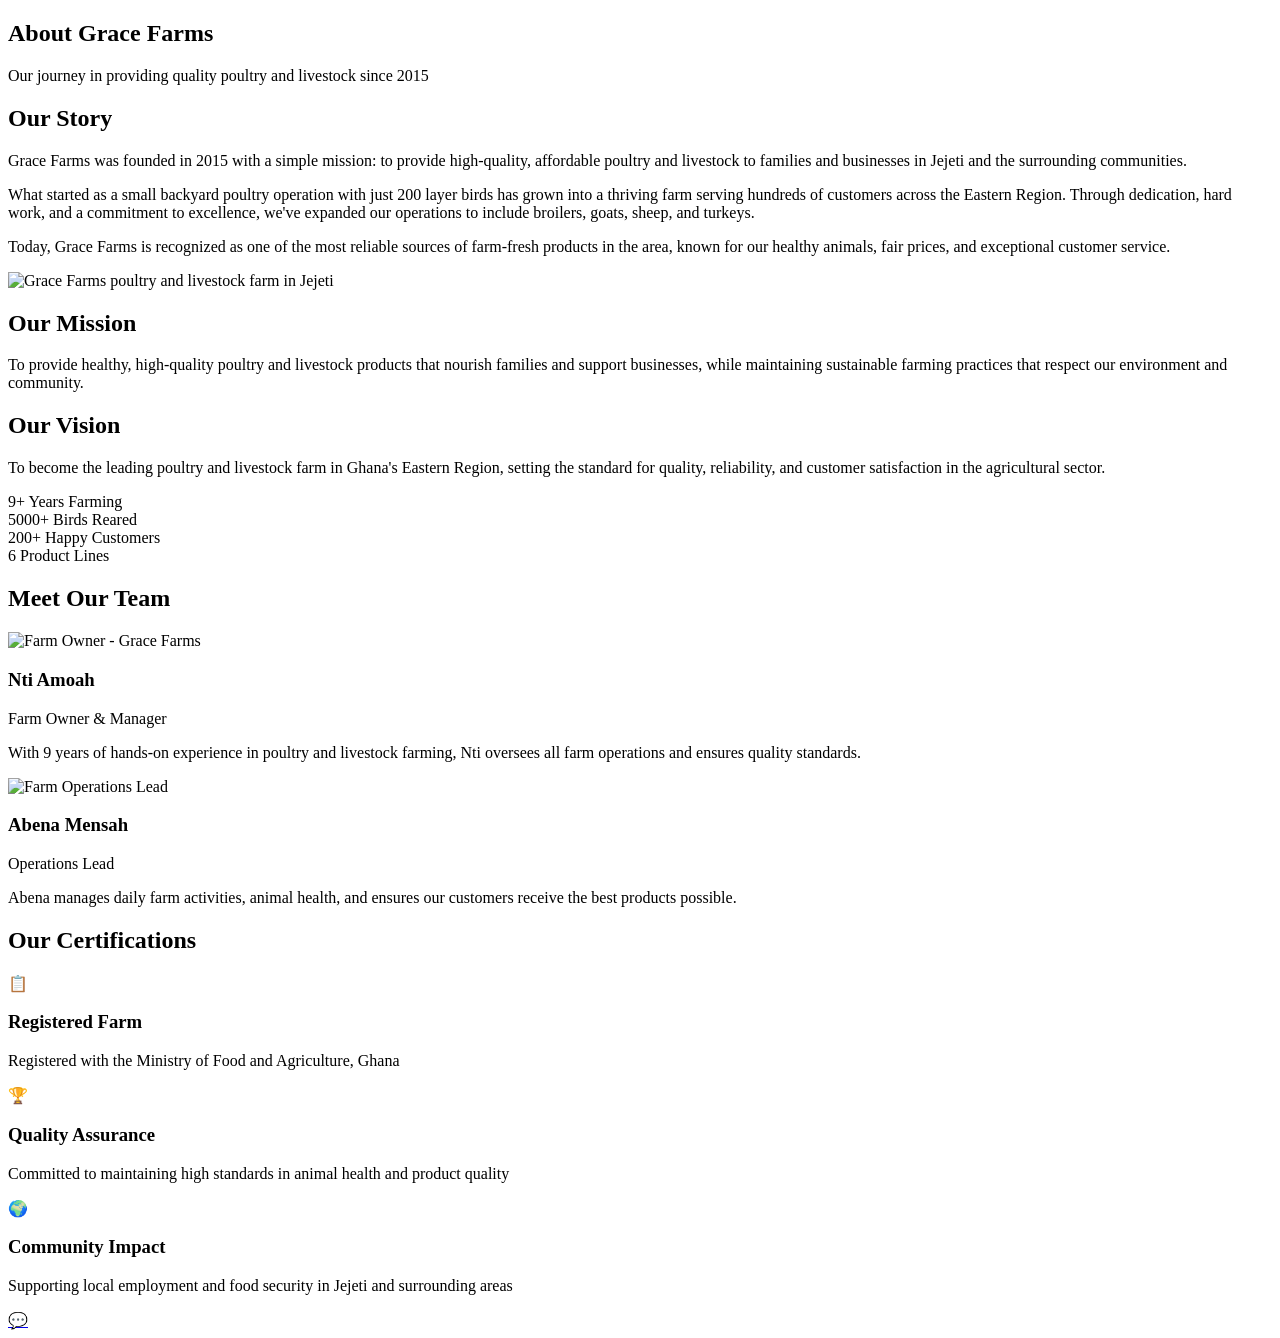
==== about.html @ ecf32a29 "Add files via upload" ====
<!DOCTYPE html>
<html lang="en">
<head>
    <meta charset="UTF-8">
    <meta name="viewport" content="width=device-width, initial-scale=1.0">
    
    <!-- SEO Meta Tags -->
    <meta name="description" content="Learn about Grace Farms - our story, mission, and team behind Jejeti's trusted poultry and livestock farm in Ghana's Eastern Region.">
    <meta name="keywords" content="about Grace Farms, poultry farm Ghana, livestock farm story, farming mission Ghana">
    
    <!-- Open Graph Tags -->
    <meta property="og:title" content="About Grace Farms - Our Farm Story & Mission">
    <meta property="og:description" content="Discover the passion and dedication behind Grace Farms, your trusted source for quality poultry and livestock in Jejeti.">
    <meta property="og:image" content="images/about-farm.jpg">
    <meta property="og:url" content="https://gracefarms.com/about.html">
    <meta property="og:type" content="website">
    
    <title>About Us - Grace Farms | Poultry & Livestock Farm in Jejeti, Ghana</title>
    
    <!-- Favicon -->
    <link rel="icon" type="image/x-icon" href="images/favicon.ico">
    
    <!-- Stylesheet -->
    <link rel="stylesheet" href="css/style.css">
</head>
<body>
    <!-- Header -->
    <div id="header-placeholder"></div>

    <main>
        <!-- Page Banner -->
        <section class="page-banner">
            <div class="container">
                <h1>About Grace Farms</h1>
                <p>Our journey in providing quality poultry and livestock since 2015</p>
            </div>
        </section>

        <!-- Farm Story Section -->
        <section class="farm-story section-padding">
            <div class="container">
                <div class="story-grid">
                    <div class="story-content">
                        <h2>Our Story</h2>
                        <p>Grace Farms was founded in 2015 with a simple mission: to provide high-quality, affordable poultry and livestock to families and businesses in Jejeti and the surrounding communities.</p>
                        <p>What started as a small backyard poultry operation with just 200 layer birds has grown into a thriving farm serving hundreds of customers across the Eastern Region. Through dedication, hard work, and a commitment to excellence, we've expanded our operations to include broilers, goats, sheep, and turkeys.</p>
                        <p>Today, Grace Farms is recognized as one of the most reliable sources of farm-fresh products in the area, known for our healthy animals, fair prices, and exceptional customer service.</p>
                    </div>
                    <div class="story-image">
                        <picture>
                            <source srcset="images/about-farm.webp" type="image/webp">
                            <img src="images/about-farm.jpg" alt="Grace Farms poultry and livestock farm in Jejeti" loading="lazy">
                        </picture>
                    </div>
                </div>
            </div>
        </section>

        <!-- Mission & Vision Section -->
        <section class="mission-vision section-padding bg-cream">
            <div class="container">
                <div class="mission-grid">
                    <div class="mission-card">
                        <h2>Our Mission</h2>
                        <p>To provide healthy, high-quality poultry and livestock products that nourish families and support businesses, while maintaining sustainable farming practices that respect our environment and community.</p>
                    </div>
                    <div class="mission-card">
                        <h2>Our Vision</h2>
                        <p>To become the leading poultry and livestock farm in Ghana's Eastern Region, setting the standard for quality, reliability, and customer satisfaction in the agricultural sector.</p>
                    </div>
                </div>
            </div>
        </section>

        <!-- Years of Experience -->
        <section class="experience section-padding">
            <div class="container">
                <div class="stats-grid">
                    <div class="stat-item">
                        <span class="stat-number">9+</span>
                        <span class="stat-label">Years Farming</span>
                    </div>
                    <div class="stat-item">
                        <span class="stat-number">5000+</span>
                        <span class="stat-label">Birds Reared</span>
                    </div>
                    <div class="stat-item">
                        <span class="stat-number">200+</span>
                        <span class="stat-label">Happy Customers</span>
                    </div>
                    <div class="stat-item">
                        <span class="stat-number">6</span>
                        <span class="stat-label">Product Lines</span>
                    </div>
                </div>
            </div>
        </section>

        <!-- Team Section -->
        <section class="team section-padding bg-cream">
            <div class="container">
                <h2>Meet Our Team</h2>
                <div class="team-grid">
                    <div class="team-member">
                        <picture>
                            <source srcset="images/team1.webp" type="image/webp">
                            <img src="images/team1.jpg" alt="Farm Owner - Grace Farms" loading="lazy">
                        </picture>
                        <h3>Nti Amoah</h3>
                        <p class="role">Farm Owner & Manager</p>
                        <p>With 9 years of hands-on experience in poultry and livestock farming, Nti oversees all farm operations and ensures quality standards.</p>
                    </div>
                    <div class="team-member">
                        <picture>
                            <source srcset="images/team2.webp" type="image/webp">
                            <img src="images/team2.jpg" alt="Farm Operations Lead" loading="lazy">
                        </picture>
                        <h3>Abena Mensah</h3>
                        <p class="role">Operations Lead</p>
                        <p>Abena manages daily farm activities, animal health, and ensures our customers receive the best products possible.</p>
                    </div>
                </div>
            </div>
        </section>

        <!-- Certifications Section -->
        <section class="certifications section-padding">
            <div class="container">
                <h2>Our Certifications</h2>
                <div class="cert-grid">
                    <div class="cert-card">
                        <div class="cert-icon">📋</div>
                        <h3>Registered Farm</h3>
                        <p>Registered with the Ministry of Food and Agriculture, Ghana</p>
                    </div>
                    <div class="cert-card">
                        <div class="cert-icon">🏆</div>
                        <h3>Quality Assurance</h3>
                        <p>Committed to maintaining high standards in animal health and product quality</p>
                    </div>
                    <div class="cert-card">
                        <div class="cert-icon">🌍</div>
                        <h3>Community Impact</h3>
                        <p>Supporting local employment and food security in Jejeti and surrounding areas</p>
                    </div>
                </div>
            </div>
        </section>
    </main>

    <!-- Footer -->
    <div id="footer-placeholder"></div>

    <!-- WhatsApp Floating Button -->
    <a href="https://wa.me/233200000000" class="whatsapp-float" target="_blank" rel="noopener noreferrer" aria-label="Chat on WhatsApp">
        <span class="whatsapp-icon">💬</span>
    </a>

    <!-- JavaScript -->
    <script src="js/script.js"></script>
</body>
</html>
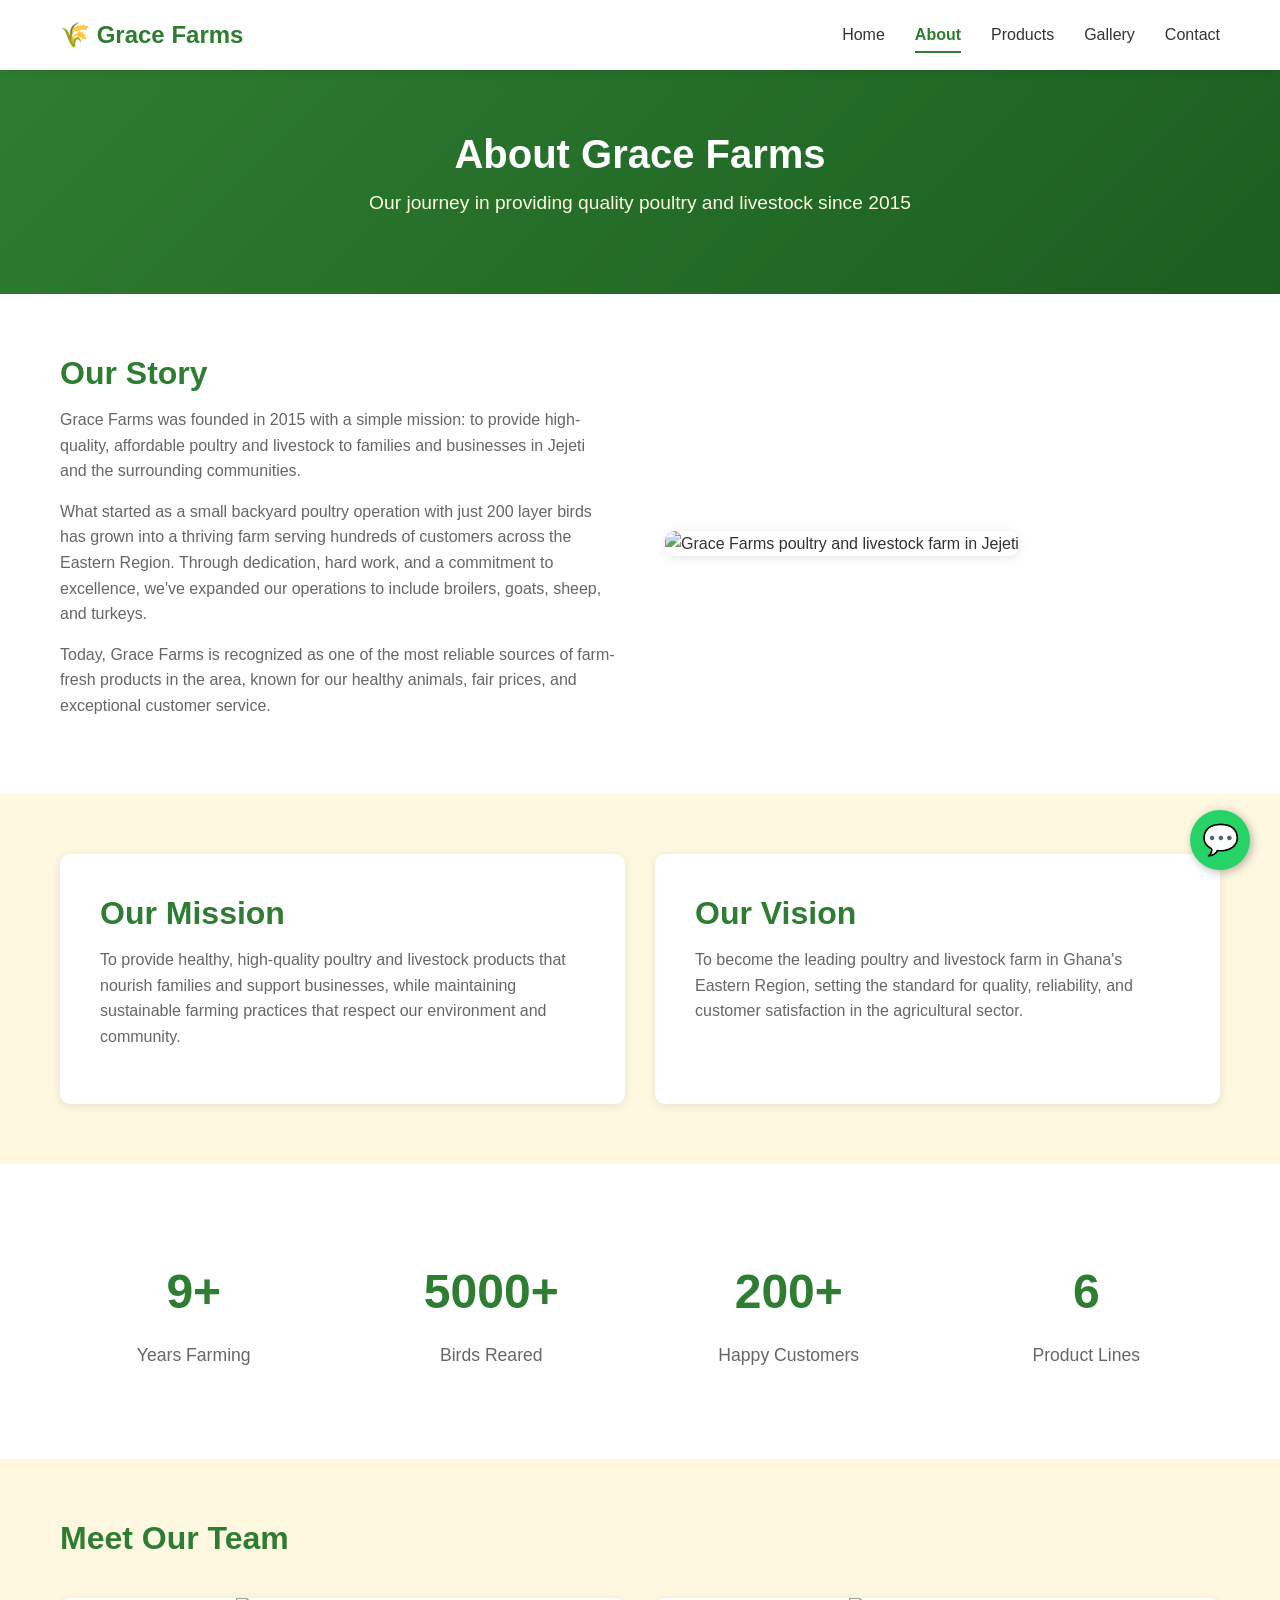
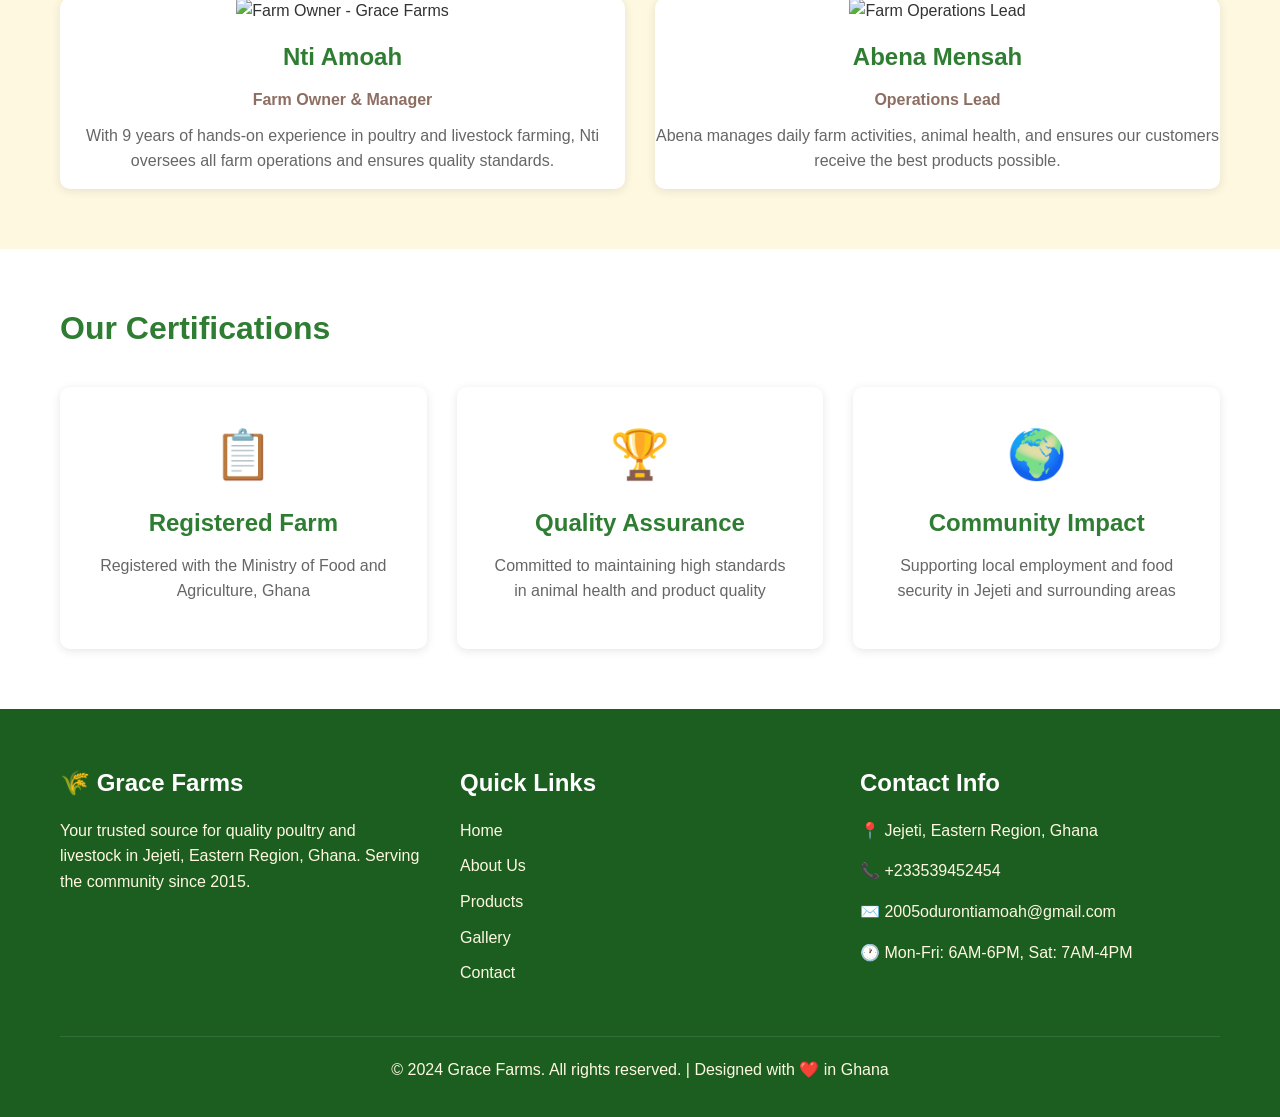
==== commit 781e3761: "Update about.html" ====
--- a/about.html
+++ b/about.html
@@ -21,7 +21,7 @@
     <link rel="icon" type="image/x-icon" href="images/favicon.ico">
     
     <!-- Stylesheet -->
-    <link rel="stylesheet" href="css/style.css">
+    <link rel="stylesheet" href="style.css">
 </head>
 <body>
     <!-- Header -->
@@ -157,6 +157,6 @@
     </a>
 
     <!-- JavaScript -->
-    <script src="js/script.js"></script>
+    <script src="script.js"></script>
 </body>
-</html>+</html>
--- a/style.css
+++ b/style.css
@@ -0,0 +1,905 @@
+/* ============================================
+   GRACE FARMS - Main Stylesheet
+   Colors:
+   - Forest Green: #2E7D32
+   - Earth Brown: #8D6E63
+   - Cream: #FFF8E1
+   - White: #FFFFFF
+   ============================================ */
+
+/* CSS Reset & Base Styles */
+*, *::before, *::after {
+    margin: 0;
+    padding: 0;
+    box-sizing: border-box;
+}
+
+:root {
+    --forest-green: #2E7D32;
+    --forest-green-dark: #1B5E20;
+    --forest-green-light: #4CAF50;
+    --earth-brown: #8D6E63;
+    --earth-brown-light: #A1887F;
+    --cream: #FFF8E1;
+    --white: #FFFFFF;
+    --black: #333333;
+    --gray: #666666;
+    --light-gray: #F5F5F5;
+    --border-color: #E0E0E0;
+    --shadow: 0 2px 10px rgba(0, 0, 0, 0.1);
+    --shadow-hover: 0 5px 20px rgba(0, 0, 0, 0.15);
+    --transition: all 0.3s ease;
+    --max-width: 1200px;
+    --header-height: 70px;
+}
+
+html {
+    scroll-behavior: smooth;
+    font-size: 16px;
+}
+
+body {
+    font-family: -apple-system, BlinkMacSystemFont, 'Segoe UI', Roboto, Oxygen, Ubuntu, Cantarell, sans-serif;
+    line-height: 1.6;
+    color: var(--black);
+    background-color: var(--white);
+    padding-top: var(--header-height);
+}
+
+.container {
+    max-width: var(--max-width);
+    margin: 0 auto;
+    padding: 0 20px;
+}
+
+/* Typography */
+h1, h2, h3, h4, h5, h6 {
+    line-height: 1.2;
+    margin-bottom: 15px;
+    color: var(--forest-green);
+}
+
+h1 { font-size: 2.5rem; }
+h2 { font-size: 2rem; }
+h3 { font-size: 1.5rem; }
+h4 { font-size: 1.25rem; }
+
+p {
+    margin-bottom: 15px;
+    color: var(--gray);
+}
+
+a {
+    color: var(--forest-green);
+    text-decoration: none;
+    transition: var(--transition);
+}
+
+a:hover {
+    color: var(--forest-green-dark);
+}
+
+img {
+    max-width: 100%;
+    height: auto;
+}
+
+/* Utility Classes */
+.text-center { text-align: center; }
+.section-padding { padding: 60px 0; }
+.bg-cream { background-color: var(--cream); }
+.bg-green { 
+    background-color: var(--forest-green); 
+    color: var(--white);
+}
+.bg-green h2, .bg-green p {
+    color: var(--white);
+}
+
+/* ============================================
+   HEADER & NAVIGATION
+   ============================================ */
+
+.header {
+    background-color: var(--white);
+    box-shadow: var(--shadow);
+    position: fixed;
+    top: 0;
+    left: 0;
+    width: 100%;
+    z-index: 1000;
+    height: var(--header-height);
+}
+
+.navbar {
+    display: flex;
+    justify-content: space-between;
+    align-items: center;
+    padding: 0 20px;
+    max-width: var(--max-width);
+    margin: 0 auto;
+    height: 100%;
+}
+
+.logo {
+    display: flex;
+    align-items: center;
+    text-decoration: none;
+}
+
+.logo-img {
+    height: 40px;
+    width: auto;
+    margin-right: 10px;
+}
+
+.logo-text {
+    font-size: 1.5rem;
+    font-weight: 700;
+    color: var(--forest-green);
+}
+
+.nav-menu {
+    display: flex;
+    list-style: none;
+    gap: 30px;
+}
+
+.nav-menu a {
+    color: var(--black);
+    text-decoration: none;
+    font-weight: 500;
+    padding: 10px 0;
+    position: relative;
+    transition: var(--transition);
+}
+
+.nav-menu a::after {
+    content: '';
+    position: absolute;
+    bottom: 0;
+    left: 0;
+    width: 0;
+    height: 2px;
+    background-color: var(--forest-green);
+    transition: width 0.3s ease;
+}
+
+.nav-menu a:hover::after,
+.nav-menu a.active::after {
+    width: 100%;
+}
+
+.nav-menu a.active {
+    color: var(--forest-green);
+    font-weight: 600;
+}
+
+/* Hamburger Menu */
+.hamburger {
+    display: none;
+    flex-direction: column;
+    cursor: pointer;
+    gap: 5px;
+}
+
+.hamburger span {
+    width: 25px;
+    height: 3px;
+    background-color: var(--forest-green);
+    transition: var(--transition);
+    border-radius: 3px;
+}
+
+/* ============================================
+   HERO SECTION
+   ============================================ */
+
+.hero {
+    background: linear-gradient(rgba(0, 0, 0, 0.5), rgba(0, 0, 0, 0.5)), 
+                url('../images/hero-farm.jpg') no-repeat center center;
+    background-size: cover;
+    background-position: center;
+    height: 80vh;
+    min-height: 500px;
+    display: flex;
+    align-items: center;
+    justify-content: center;
+    text-align: center;
+    color: var(--white);
+    padding: 0 20px;
+}
+
+.hero-content {
+    max-width: 800px;
+}
+
+.hero h1 {
+    font-size: 3rem;
+    margin-bottom: 20px;
+    color: var(--white);
+    text-shadow: 2px 2px 4px rgba(0,0,0,0.5);
+}
+
+.hero-tagline {
+    font-size: 1.5rem;
+    margin-bottom: 15px;
+    color: var(--cream);
+}
+
+.hero-description {
+    font-size: 1.2rem;
+    margin-bottom: 30px;
+    color: var(--white);
+}
+
+/* ============================================
+   BUTTONS
+   ============================================ */
+
+.cta-button {
+    display: inline-block;
+    background-color: var(--forest-green);
+    color: var(--white) !important;
+    padding: 15px 35px;
+    border-radius: 5px;
+    font-size: 1.1rem;
+    font-weight: 600;
+    text-decoration: none;
+    border: none;
+    cursor: pointer;
+    transition: var(--transition);
+}
+
+.cta-button:hover {
+    background-color: var(--forest-green-dark);
+    transform: translateY(-2px);
+    box-shadow: var(--shadow-hover);
+}
+
+.btn-secondary {
+    display: inline-block;
+    background-color: transparent;
+    color: var(--forest-green);
+    padding: 10px 25px;
+    border: 2px solid var(--forest-green);
+    border-radius: 5px;
+    font-weight: 600;
+    text-decoration: none;
+    cursor: pointer;
+    transition: var(--transition);
+}
+
+.btn-secondary:hover {
+    background-color: var(--forest-green);
+    color: var(--white);
+}
+
+/* ============================================
+   PRODUCT CARDS
+   ============================================ */
+
+.products-grid {
+    display: grid;
+    grid-template-columns: repeat(auto-fit, minmax(300px, 1fr));
+    gap: 30px;
+    margin-top: 40px;
+}
+
+.product-card {
+    background: var(--white);
+    border-radius: 10px;
+    overflow: hidden;
+    box-shadow: var(--shadow);
+    transition: var(--transition);
+}
+
+.product-card:hover {
+    transform: translateY(-5px);
+    box-shadow: var(--shadow-hover);
+}
+
+.product-card img {
+    width: 100%;
+    height: 250px;
+    object-fit: cover;
+}
+
+.product-info {
+    padding: 20px;
+}
+
+.product-info h3 {
+    color: var(--forest-green);
+    margin-bottom: 10px;
+}
+
+.price {
+    font-size: 1.25rem;
+    font-weight: 700;
+    color: var(--earth-brown);
+    margin-bottom: 10px;
+}
+
+.product-desc {
+    color: var(--gray);
+    margin-bottom: 20px;
+}
+
+/* ============================================
+   FEATURES & CARDS
+   ============================================ */
+
+.features-grid {
+    display: grid;
+    grid-template-columns: repeat(auto-fit, minmax(250px, 1fr));
+    gap: 30px;
+    margin-top: 40px;
+}
+
+.feature-card {
+    text-align: center;
+    padding: 30px 20px;
+    border-radius: 10px;
+    background: var(--white);
+    box-shadow: var(--shadow);
+    transition: var(--transition);
+}
+
+.feature-card:hover {
+    transform: translateY(-5px);
+}
+
+.feature-icon {
+    font-size: 3rem;
+    margin-bottom: 15px;
+}
+
+.feature-card h3 {
+    color: var(--forest-green);
+    margin-bottom: 10px;
+}
+
+/* Testimonials */
+.testimonials-grid {
+    display: grid;
+    grid-template-columns: repeat(auto-fit, minmax(300px, 1fr));
+    gap: 30px;
+    margin-top: 40px;
+}
+
+.testimonial-card {
+    background: var(--white);
+    padding: 30px;
+    border-radius: 10px;
+    box-shadow: var(--shadow);
+    border-left: 4px solid var(--forest-green);
+}
+
+.testimonial-text {
+    font-style: italic;
+    margin-bottom: 15px;
+    font-size: 1.1rem;
+}
+
+.testimonial-author {
+    font-weight: 600;
+    color: var(--forest-green);
+}
+
+/* ============================================
+   PAGE BANNER
+   ============================================ */
+
+.page-banner {
+    background: linear-gradient(135deg, var(--forest-green), var(--forest-green-dark));
+    color: var(--white);
+    padding: 60px 0;
+    text-align: center;
+}
+
+.page-banner h1 {
+    color: var(--white);
+    margin-bottom: 10px;
+}
+
+.page-banner p {
+    color: var(--cream);
+    font-size: 1.2rem;
+}
+
+/* ============================================
+   ABOUT PAGE STYLES
+   ============================================ */
+
+.story-grid {
+    display: grid;
+    grid-template-columns: 1fr 1fr;
+    gap: 50px;
+    align-items: center;
+}
+
+.story-image img {
+    border-radius: 10px;
+    box-shadow: var(--shadow);
+}
+
+.mission-grid {
+    display: grid;
+    grid-template-columns: 1fr 1fr;
+    gap: 30px;
+}
+
+.mission-card {
+    padding: 40px;
+    background: var(--white);
+    border-radius: 10px;
+    box-shadow: var(--shadow);
+}
+
+.stats-grid {
+    display: grid;
+    grid-template-columns: repeat(auto-fit, minmax(200px, 1fr));
+    gap: 30px;
+    text-align: center;
+}
+
+.stat-item {
+    padding: 30px;
+}
+
+.stat-number {
+    display: block;
+    font-size: 3rem;
+    font-weight: 700;
+    color: var(--forest-green);
+    margin-bottom: 10px;
+}
+
+.stat-label {
+    font-size: 1.1rem;
+    color: var(--gray);
+}
+
+.team-grid {
+    display: grid;
+    grid-template-columns: repeat(auto-fit, minmax(280px, 1fr));
+    gap: 30px;
+    margin-top: 40px;
+}
+
+.team-member {
+    text-align: center;
+    background: var(--white);
+    border-radius: 10px;
+    overflow: hidden;
+    box-shadow: var(--shadow);
+    transition: var(--transition);
+}
+
+.team-member:hover {
+    transform: translateY(-5px);
+}
+
+.team-member img {
+    width: 100%;
+    height: 300px;
+    object-fit: cover;
+}
+
+.team-member h3 {
+    margin-top: 20px;
+    color: var(--forest-green);
+}
+
+.role {
+    color: var(--earth-brown);
+    font-weight: 600;
+    margin-bottom: 10px;
+}
+
+.cert-grid {
+    display: grid;
+    grid-template-columns: repeat(auto-fit, minmax(250px, 1fr));
+    gap: 30px;
+    margin-top: 40px;
+}
+
+.cert-card {
+    text-align: center;
+    padding: 30px;
+    background: var(--white);
+    border-radius: 10px;
+    box-shadow: var(--shadow);
+}
+
+.cert-icon {
+    font-size: 3rem;
+    margin-bottom: 15px;
+}
+
+/* ============================================
+   GALLERY PAGE
+   ============================================ */
+
+.gallery-grid {
+    display: grid;
+    grid-template-columns: repeat(auto-fit, minmax(280px, 1fr));
+    gap: 20px;
+}
+
+.gallery-item {
+    position: relative;
+    overflow: hidden;
+    border-radius: 10px;
+    cursor: pointer;
+    transition: var(--transition);
+}
+
+.gallery-item:hover {
+    transform: scale(1.02);
+}
+
+.gallery-item img {
+    width: 100%;
+    height: 250px;
+    object-fit: cover;
+}
+
+.gallery-caption {
+    position: absolute;
+    bottom: 0;
+    left: 0;
+    right: 0;
+    background: rgba(46, 125, 50, 0.9);
+    color: var(--white);
+    padding: 10px;
+    text-align: center;
+    transform: translateY(100%);
+    transition: var(--transition);
+}
+
+.gallery-item:hover .gallery-caption {
+    transform: translateY(0);
+}
+
+/* Lightbox */
+.lightbox {
+    display: none;
+    position: fixed;
+    top: 0;
+    left: 0;
+    width: 100%;
+    height: 100%;
+    background: rgba(0, 0, 0, 0.9);
+    z-index: 2000;
+    justify-content: center;
+    align-items: center;
+}
+
+.lightbox.active {
+    display: flex;
+}
+
+.lightbox-content {
+    max-width: 90%;
+    max-height: 80vh;
+    object-fit: contain;
+}
+
+.lightbox-close {
+    position: absolute;
+    top: 20px;
+    right: 40px;
+    color: var(--white);
+    font-size: 40px;
+    cursor: pointer;
+}
+
+.lightbox-caption {
+    position: absolute;
+    bottom: 20px;
+    color: var(--white);
+    text-align: center;
+    width: 100%;
+}
+
+.lightbox-prev, .lightbox-next {
+    position: absolute;
+    top: 50%;
+    transform: translateY(-50%);
+    background: rgba(255, 255, 255, 0.3);
+    border: none;
+    color: var(--white);
+    font-size: 30px;
+    padding: 20px;
+    cursor: pointer;
+    transition: var(--transition);
+}
+
+.lightbox-prev:hover, .lightbox-next:hover {
+    background: rgba(255, 255, 255, 0.5);
+}
+
+.lightbox-prev { left: 20px; }
+.lightbox-next { right: 20px; }
+
+/* ============================================
+   CONTACT PAGE
+   ============================================ */
+
+.contact-grid {
+    display: grid;
+    grid-template-columns: 1fr 1fr;
+    gap: 50px;
+}
+
+.contact-form-wrapper {
+    background: var(--white);
+    padding: 40px;
+    border-radius: 10px;
+    box-shadow: var(--shadow);
+}
+
+.form-group {
+    margin-bottom: 20px;
+}
+
+.form-group label {
+    display: block;
+    margin-bottom: 8px;
+    font-weight: 600;
+    color: var(--black);
+}
+
+.form-group input,
+.form-group select,
+.form-group textarea {
+    width: 100%;
+    padding: 12px 15px;
+    border: 2px solid var(--border-color);
+    border-radius: 5px;
+    font-size: 1rem;
+    font-family: inherit;
+    transition: var(--transition);
+}
+
+.form-group input:focus,
+.form-group select:focus,
+.form-group textarea:focus {
+    outline: none;
+    border-color: var(--forest-green);
+}
+
+.contact-info {
+    padding: 40px;
+}
+
+.info-item {
+    display: flex;
+    gap: 15px;
+    margin-bottom: 25px;
+    align-items: flex-start;
+}
+
+.info-icon {
+    font-size: 1.5rem;
+    min-width: 40px;
+}
+
+.info-content h3 {
+    margin-bottom: 5px;
+    font-size: 1.1rem;
+}
+
+.map-container {
+    margin-top: 30px;
+    border-radius: 10px;
+    overflow: hidden;
+    box-shadow: var(--shadow);
+}
+
+/* ============================================
+   THANK YOU PAGE
+   ============================================ */
+
+.thank-you-section {
+    min-height: 60vh;
+    display: flex;
+    align-items: center;
+}
+
+.thank-you-content {
+    max-width: 600px;
+    margin: 0 auto;
+    padding: 40px;
+}
+
+.success-icon {
+    font-size: 5rem;
+    margin-bottom: 20px;
+}
+
+.thank-you-message {
+    font-size: 1.2rem;
+    margin: 20px 0;
+}
+
+.thank-you-actions {
+    display: flex;
+    gap: 20px;
+    justify-content: center;
+    margin-top: 30px;
+}
+
+/* ============================================
+   FOOTER
+   ============================================ */
+
+.footer {
+    background-color: var(--forest-green-dark);
+    color: var(--white);
+    padding: 60px 0 20px;
+}
+
+.footer-grid {
+    display: grid;
+    grid-template-columns: repeat(auto-fit, minmax(250px, 1fr));
+    gap: 40px;
+    margin-bottom: 40px;
+}
+
+.footer h3 {
+    color: var(--white);
+    margin-bottom: 20px;
+}
+
+.footer p, .footer a {
+    color: var(--cream);
+}
+
+.footer a:hover {
+    color: var(--white);
+}
+
+.footer-links {
+    list-style: none;
+}
+
+.footer-links li {
+    margin-bottom: 10px;
+}
+
+.footer-bottom {
+    text-align: center;
+    padding-top: 20px;
+    border-top: 1px solid rgba(255, 255, 255, 0.1);
+}
+
+/* ============================================
+   WHATSAPP FLOATING BUTTON
+   ============================================ */
+
+.whatsapp-float {
+    position: fixed;
+    bottom: 30px;
+    right: 30px;
+    background-color: #25D366;
+    color: var(--white);
+    width: 60px;
+    height: 60px;
+    border-radius: 50%;
+    text-align: center;
+    font-size: 30px;
+    box-shadow: 2px 2px 10px rgba(0, 0, 0, 0.3);
+    z-index: 1000;
+    display: flex;
+    align-items: center;
+    justify-content: center;
+    transition: var(--transition);
+}
+
+.whatsapp-float:hover {
+    transform: scale(1.1);
+    background-color: #128C7E;
+}
+
+.whatsapp-icon {
+    font-size: 30px;
+}
+
+/* ============================================
+   RESPONSIVE DESIGN
+   ============================================ */
+
+@media (max-width: 768px) {
+    /* Mobile Navigation */
+    .hamburger {
+        display: flex;
+    }
+
+    .nav-menu {
+        position: fixed;
+        left: -100%;
+        top: var(--header-height);
+        flex-direction: column;
+        background-color: var(--white);
+        width: 100%;
+        text-align: center;
+        transition: 0.3s;
+        box-shadow: var(--shadow);
+        padding: 20px 0;
+        gap: 0;
+    }
+
+    .nav-menu.active {
+        left: 0;
+    }
+
+    .nav-menu a {
+        padding: 15px 0;
+        display: block;
+    }
+
+    /* Typography */
+    h1 { font-size: 2rem; }
+    h2 { font-size: 1.75rem; }
+    
+    .hero h1 { font-size: 2.2rem; }
+    .hero-tagline { font-size: 1.2rem; }
+
+    /* Layout */
+    .story-grid,
+    .contact-grid,
+    .mission-grid {
+        grid-template-columns: 1fr;
+    }
+
+    .products-grid,
+    .testimonials-grid,
+    .team-grid {
+        grid-template-columns: 1fr;
+    }
+
+    .contact-form-wrapper {
+        padding: 25px;
+    }
+
+    .thank-you-actions {
+        flex-direction: column;
+    }
+
+    .whatsapp-float {
+        width: 50px;
+        height: 50px;
+        bottom: 20px;
+        right: 20px;
+    }
+}
+
+@media (max-width: 480px) {
+    .hero {
+        height: 70vh;
+        min-height: 400px;
+    }
+    
+    .cta-button {
+        padding: 12px 25px;
+        font-size: 1rem;
+    }
+
+    .section-padding {
+        padding: 40px 0;
+    }
+}
+
+/* Print Styles */
+@media print {
+    .header, .footer, .whatsapp-float {
+        display: none;
+    }
+    
+    body {
+        padding-top: 0;
+    }
+}
